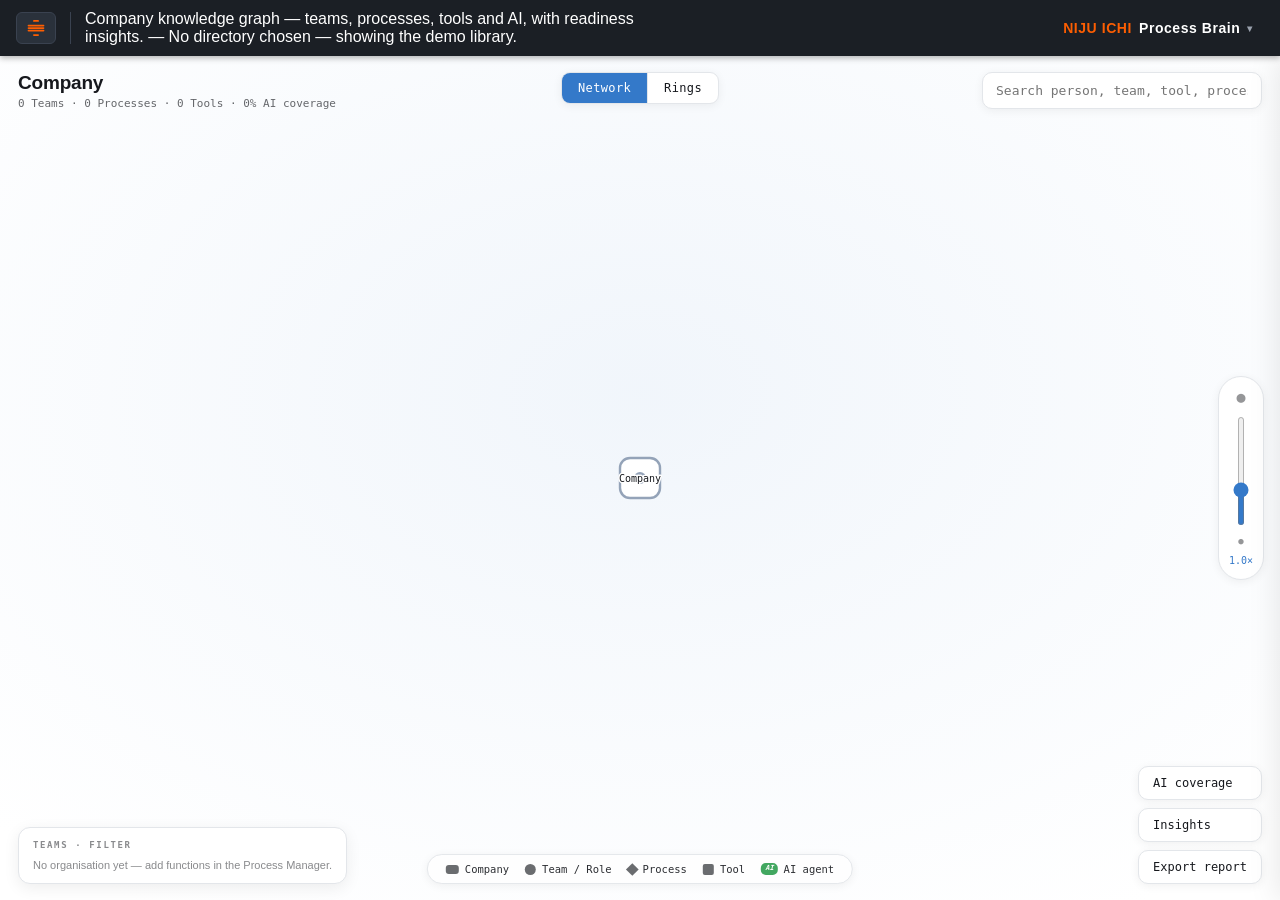
==== niju-ichi/modules/process-brain/index.html @ 14ac9308 "Initial release — NIJU ICHI v1.0 Offline-capable RACI process suite. No build step, no dependencies," ====
<!DOCTYPE html>
<html lang="en">
<head>
<meta charset="UTF-8">
<meta name="viewport" content="width=device-width, initial-scale=1.0">
<title>NIJU ICHI Brain</title>
<link rel="stylesheet" href="../../shared/css/base.css">
<link rel="stylesheet" href="../../shared/css/brain.css">
<script src="../../shared/js/i18n.js"></script>
<script src="../../shared/lang/en.js"></script>
<script src="../../shared/lang/de.js"></script>
<script src="../../shared/lang/ja.js"></script>
<script src="../../shared/js/modules.js"></script>
<script src="../../shared/js/nav.js"></script>
<script src="../../shared/js/design.js"></script>
<script src="../../shared/design/swiss-modular.js"></script>
<script src="../../shared/design/teal-soft.js"></script>
<script src="../../shared/design/mono-slate.js"></script>
<script src="../../shared/design/strategy-editorial.js"></script>
<script src="../../shared/design/executive-dark.js"></script>
<script src="../../shared/js/config.js"></script>
<script src="../../shared/js/library.js"></script>
<script src="../../shared/js/org.js"></script>
<script src="../../shared/js/wissen.js"></script>
<script src="../../shared/lib/d3.min.js"></script>
<script src="../../shared/js/brain.js"></script>
<script src="../../shared/js/demo-library.js"></script>
<style>
  html, body { margin: 0; height: 100vh; overflow: hidden; display: flex; flex-direction: column; font-family: var(--sans); color: var(--ink); }
</style>
</head>
<body>
  <div class="toolbar">
    <div class="menu-wrap">
      <button class="btn icon" id="btnMenu" data-i18n-aria="menu.aria" aria-label="Menu" aria-expanded="false">
        <svg class="sats-icon" viewBox="0 0 24 24" width="20" height="20" aria-hidden="true">
          <g stroke="currentColor" stroke-width="2.1" stroke-linecap="round">
            <line x1="9.5" y1="3.5" x2="14.5" y2="3.5"/><line x1="3" y1="9" x2="21" y2="9"/>
            <line x1="3" y1="12" x2="21" y2="12"/><line x1="3" y1="15" x2="21" y2="15"/>
            <line x1="9.5" y1="20.5" x2="14.5" y2="20.5"/>
          </g>
        </svg>
      </button>
      <div class="menu-dropdown" id="menuDropdown" hidden>
        <button class="menu-item" id="btnAbout" data-i18n="menu.about">About</button>
        <hr class="menu-sep">
        <button class="menu-item" id="btnDir" data-i18n="hub.chooseDir">Choose process directory…</button>
        <button class="menu-item" id="btnReport" data-i18n="brain.reportMenu">Export brain report (HTML)</button>
        <button class="menu-item" id="btnConfig" data-i18n="menu.config">Configuration</button>
      </div>
    </div>
    <input type="file" id="dirInput" webkitdirectory directory multiple style="display:none">
    <span class="tb-trenner"></span>
    <span class="tb-lab" id="brHint" data-i18n="brain.hint" style="max-width:560px"></span>
    <span class="spacer"></span>
    <div class="nav-wrap" id="navWrap"></div>
  </div>

  <div class="mod-app" id="brainApp">
    <div class="brain-host" id="brainHost"></div>
  </div>

  <div class="stage" id="cfgHost" hidden></div>

<script>
function t(k, v) { return NIJU.I18N.t(k, v); }
var ST = { model: { index: null, prozesse: {} }, api: null, brainMode: "force" };

/* ☰-menu */
var btnMenu = document.getElementById("btnMenu"), menuDropdown = document.getElementById("menuDropdown");
function closeMenu() { menuDropdown.hidden = true; btnMenu.setAttribute("aria-expanded", "false"); document.removeEventListener("click", outside); }
function outside(e) { if (!menuDropdown.contains(e.target) && e.target !== btnMenu) closeMenu(); }
btnMenu.addEventListener("click", function (e) { e.stopPropagation(); if (!menuDropdown.hidden) { closeMenu(); return; } menuDropdown.hidden = false; btnMenu.setAttribute("aria-expanded", "true"); setTimeout(function () { document.addEventListener("click", outside); }, 0); });

var brainApp = document.getElementById("brainApp");
var brainHost = document.getElementById("brainHost");
var cfgHost = document.getElementById("cfgHost");

function loadModel(prozesse, index) {
  var names = Object.keys(prozesse);
  ST.model.prozesse = prozesse;
  ST.model.index = NIJU.LIB.normalize(index, names);
  ST.model.index.organisation = NIJU.ORG.normalize(ST.model.index.organisation || {});
  ST.model.index.wissen = NIJU.WISSEN.normalize(ST.model.index.wissen || {});
  drawBrain();
}
function drawBrain() {
  ST.api = NIJU.BRAIN.render(brainHost, { index: ST.model.index, prozesse: ST.model.prozesse }, {
    mode: ST.brainMode,
    onMode: function (m) { ST.brainMode = m; }
  });
}

/* choose directory */
var dirInput = document.getElementById("dirInput");
document.getElementById("btnDir").addEventListener("click", function () { closeMenu(); dirInput.click(); });
dirInput.addEventListener("change", function (ev) {
  if (!ev.target.files || !ev.target.files.length) return;
  NIJU.LIB.fromFileList(ev.target.files).then(function (m) {
    if (!Object.keys(m.prozesse).length) { alert(t("msg.noTextFields")); return; }
    loadModel(m.prozesse, m.index);
    document.getElementById("brHint").textContent = t("lib.loaded", { n: Object.keys(m.prozesse).length });
  });
  ev.target.value = "";
});

/* export report */
document.getElementById("btnReport").addEventListener("click", function () {
  closeMenu();
  var g = NIJU.BRAIN.build(ST.model.index, ST.model.prozesse);
  NIJU.BRAIN.exportReport(g, NIJU.BRAIN.insights(g), ST.model.index);
});

/* About */
document.getElementById("btnAbout").addEventListener("click", function () {
  closeMenu();
  brainApp.hidden = true; cfgHost.hidden = false;
  NIJU.CONFIG.open(cfgHost, { aboutOnly: true, onClose: function () { cfgHost.hidden = true; cfgHost.innerHTML = ""; brainApp.hidden = false; } });
});

/* configuration (Brain consumes design, does not edit it) */
document.getElementById("btnConfig").addEventListener("click", function () {
  closeMenu();
  brainApp.hidden = true; cfgHost.hidden = false;
  NIJU.CONFIG.open(cfgHost, { onClose: function () { cfgHost.hidden = true; cfgHost.innerHTML = ""; brainApp.hidden = false; drawBrain(); } });
});

/* start */
NIJU.I18N.init();
NIJU.DESIGN.init();
NIJU.NAV.mount("navWrap", "brain");
(function () {
  var demo = JSON.parse(JSON.stringify(NIJU.DEMO));
  loadModel(demo.prozesse, demo.index);
  document.getElementById("brHint").textContent = t("brain.hint") + " — " + t("lib.noDir");
})();

NIJU.I18N.onChange(function () { drawBrain(); document.getElementById("brHint").textContent = t("brain.hint"); });
NIJU.DESIGN.onChange(function () { /* CSS vars update automatically; node fills use them on next render */ drawBrain(); });
</script>
</body>
</html>
---- niju-ichi/shared/css/base.css ----
/* ============================================================
   NIJU ICHI — gemeinsames "Chrome" (shared)
   Toolbar, Menü, Modul-Umschalter, Configuration-Ansicht, Launcher.
   Im Process Builder wird diese Datei VOR dem seitenspezifischen
   <style> geladen — dort definierte Regeln gewinnen also.
   ============================================================ */
:root {
  --raci-R: #e0850f;  --raci-R-text: #ffffff;
  --raci-A: #2e9e4f;  --raci-A-text: #ffffff;
  --raci-C: #3479c9;  --raci-C-text: #ffffff;
  --raci-I: #1f3a66;  --raci-I-text: #ffffff;
  --ink: #16181d;     --paper: #ffffff;
  --muted: #8b919b;   --akzent: #3479c9;
  --rule: #e3e6ea;
  /* UI-Akzent (Chrome): aktive Buttons, SATS-Menü, NIJU-ICHI-Schriftzug.
     Entkoppelt vom RACI-„R"-Badge (--raci-R) und von der Design-Engine,
     damit der Marken-Orangeton aus der Startgrafik überall konstant bleibt. */
  --ui-akzent: #fd5e02;  --ui-akzent-text: #ffffff;
  --sans: "Helvetica Neue", Helvetica, Arial, "Segoe UI", sans-serif;
  --mono: ui-monospace, "SF Mono", "Roboto Mono", Menlo, Consolas, monospace;
}
* { box-sizing: border-box; }

/* Chrome-Container (Config-Panel, Strukturbaum, Karten-Inspektor, Stubs) behalten
   ihre Standard-Textfarbe, auch wenn ein dunkles Prozess-Design --ink global auf
   hell setzt. Das Design soll nur das Blatt/die Vorschau umfärben, nicht die
   Bedienoberfläche auf hellem Grund. Per Variablen-Vererbung deckt EIN Eintrag
   alle Nachfahren ab; die Live-Design-Vorschau (.cfg-prev) nutzt --ink nicht. */
.cfg-wrap, .niju-tree-pane, .nm-inspector, .stub { --ink: #16181d; --paper: #ffffff; --rule: #e3e6ea; --muted: #8b919b; }

/* ---------- Toolbar + Buttons (für Stubs/Launcher) ---------- */
.toolbar {
  position: sticky; top: 0; z-index: 50;
  display: flex; align-items: center; gap: 10px; flex-wrap: wrap;
  padding: 10px 16px; background: #1b1f25; color: #fff;
  box-shadow: 0 2px 6px rgba(0,0,0,.3);
}
.toolbar .spacer { flex: 1; }
.btn {
  appearance: none; border: 1px solid #3a4250; background: #2a313b; color: #fff;
  padding: 6px 11px; border-radius: 6px; cursor: pointer; font-size: 13px; font-family: inherit;
  white-space: nowrap;
}
.btn:hover { background: #353d48; }
.btn.primary { background: var(--ui-akzent); border-color: var(--ui-akzent); }
.btn.primary:hover { filter: brightness(1.08); }
.btn.icon { padding: 5px 9px; line-height: 0; color: var(--ui-akzent); }
.btn.seg { background: #22272f; }
.btn.seg.aktiv { background: var(--ui-akzent); border-color: var(--ui-akzent); }
.toolbar .tb-seg { display: flex; gap: 6px; }
.toolbar .tb-trenner { width: 1px; align-self: stretch; background: #3a4250; margin: 2px 4px; }
.sats-icon { display: block; }

/* ---------- Hamburger-Menü ---------- */
.menu-wrap { position: relative; display: flex; }
.menu-dropdown {
  position: absolute; top: calc(100% + 6px); left: 0; z-index: 60;
  background: #2a313b; border: 1px solid #3a4250; border-radius: 8px;
  box-shadow: 0 8px 24px rgba(0,0,0,.4); padding: 6px; min-width: 180px;
  display: flex; flex-direction: column; gap: 3px;
}
.menu-dropdown[hidden] { display: none; }
.menu-item {
  appearance: none; text-align: left; background: transparent; border: 0; color: #fff;
  padding: 8px 11px; border-radius: 6px; cursor: pointer; font-size: 13px; font-family: inherit;
}
.menu-item:hover { background: #353d48; }
.menu-sub { position: relative; display: flex; flex-direction: column; }
.menu-item.has-sub { display: flex; align-items: center; justify-content: space-between; gap: 12px; }
.menu-item.has-sub::after { content: "\25B8"; font-size: 11px; color: #9aa1ad; }
.submenu {
  position: absolute; left: 100%; top: -6px; z-index: 70;
  background: #2a313b; border: 1px solid #3a4250; border-radius: 8px;
  box-shadow: 0 8px 24px rgba(0,0,0,.4); padding: 6px; min-width: 150px;
  display: none; flex-direction: column; gap: 3px;
}
.menu-sub:hover > .submenu, .menu-sub.auf > .submenu { display: flex; }

/* ---------- Modul-Umschalter (oben rechts) ---------- */
.nav-wrap { position: relative; display: flex; }
.nav-marke {
  appearance: none; background: transparent; border: 1px solid transparent; color: #fff;
  font-family: inherit; font-size: 14px; font-weight: 700; letter-spacing: .04em;
  cursor: pointer; padding: 6px 10px; border-radius: 6px; white-space: nowrap;
  display: flex; align-items: center; gap: 7px;
}
.nav-marke:hover { background: #2a313b; border-color: #3a4250; }
.nav-marke .marke-akz { color: var(--ui-akzent); }
.nav-caret { font-size: 10px; color: #9aa1ad; }
.nav-dropdown {
  position: absolute; top: calc(100% + 6px); right: 0; z-index: 60;
  background: #2a313b; border: 1px solid #3a4250; border-radius: 8px;
  box-shadow: 0 8px 24px rgba(0,0,0,.4); padding: 6px; min-width: 210px;
  display: flex; flex-direction: column; gap: 3px;
}
.nav-dropdown[hidden] { display: none; }
.nav-item {
  appearance: none; text-align: left; background: transparent; border: 0; color: #fff;
  padding: 9px 12px; border-radius: 6px; cursor: pointer; font-size: 13px; font-family: inherit;
}
.nav-item:hover:not(.disabled) { background: #353d48; }
.nav-item.aktiv { color: var(--ui-akzent); font-weight: 700; }
.nav-item.disabled { opacity: .38; cursor: default; }

/* ---------- Configuration-Ansicht (in der Bühne) ---------- */
.cfg-wrap {
  background: #fff; color: var(--ink); border-radius: 10px;
  width: min(1000px, 96%); margin: 0 auto; box-shadow: 0 8px 30px rgba(15,23,42,.18);
  display: flex; flex-direction: column; overflow: hidden; max-height: 100%;
}
.cfg-kopf {
  display: flex; align-items: center; justify-content: space-between;
  padding: 14px 20px; border-bottom: 1px solid var(--rule);
}
.cfg-titel { margin: 0; font-size: 17px; font-weight: 800; }
.cfg-close {
  appearance: none; border: 1px solid #c7ccd3; background: #f5f7f9; color: var(--ink);
  padding: 7px 14px; border-radius: 6px; cursor: pointer; font-size: 13px; font-family: inherit;
}
.cfg-close:hover { background: #e7ebef; }
.cfg-body { display: flex; min-height: 320px; }
.cfg-nav {
  flex: 0 0 210px; border-right: 1px solid var(--rule); padding: 12px;
  display: flex; flex-direction: column; gap: 4px; background: #f7f9fb;
}
.cfg-cat {
  appearance: none; text-align: left; background: transparent; border: 0; color: var(--ink);
  padding: 10px 12px; border-radius: 7px; cursor: pointer; font-size: 13.5px; font-family: inherit;
}
.cfg-cat:hover { background: #eceff3; }
.cfg-cat.aktiv { background: var(--ink); color: #fff; font-weight: 700; }
.cfg-nav-sep { border: 0; border-top: 1px solid var(--rule); margin: 6px 0; }
.menu-sep { border: 0; border-top: 1px solid var(--rule); margin: 4px 0; }
.cfg-pane { flex: 1; padding: 20px 24px; overflow: auto; }
.cfg-h { margin: 0 0 8px; font-size: 14px; font-weight: 800; }
.cfg-text { margin: 0 0 14px; font-size: 13px; color: #51585f; line-height: 1.45; }

/* ---------- About / manifesto pane ---------- */
.about { max-width: 660px; color: var(--ink); font-size: 13.5px; line-height: 1.6; }
.about-lead {
  margin: 2px 0 24px; padding-left: 16px;
  border-left: 3px solid var(--ui-akzent);
  font-size: 19px; line-height: 1.4; font-weight: 800; letter-spacing: -.01em;
  color: var(--ink);
}
.about-h {
  margin: 24px 0 8px; font-size: 11.5px; font-weight: 800;
  text-transform: uppercase; letter-spacing: .13em; color: var(--ui-akzent);
}
.about-p { margin: 0 0 14px; color: #41474f; line-height: 1.62; }
.about-values { list-style: none; margin: 2px 0 16px; padding: 0; display: flex; flex-direction: column; gap: 9px; }
.about-value {
  position: relative; padding: 10px 14px 10px 34px;
  background: #f7f9fb; border: 1px solid var(--rule); border-radius: 9px;
  color: #41474f; line-height: 1.5;
}
.about-value::before {
  content: ""; position: absolute; left: 15px; top: 16px;
  width: 7px; height: 7px; border-radius: 50%; background: var(--ui-akzent);
}
.about-value-lead { color: var(--ink); font-weight: 800; }
.about-mail {
  display: inline-block; margin: 2px 0 4px;
  font-family: var(--mono); font-size: 14px; font-weight: 700;
  color: var(--ui-akzent); text-decoration: none;
  padding: 8px 14px; background: #f7f9fb; border: 1px solid var(--rule); border-radius: 8px;
}
.about-mail:hover { border-color: var(--ui-akzent); }
.about-closing {
  margin: 26px 0 2px; padding-top: 16px; border-top: 1px solid var(--rule);
  font-size: 15px; font-weight: 800; font-style: italic; letter-spacing: .01em;
  color: var(--ink);
}
.cfg-trenner { border: 0; border-top: 1px solid var(--rule); margin: 22px 0; }
.cfg-langs { display: flex; flex-direction: column; gap: 6px; margin-bottom: 6px; }
.cfg-lang {
  display: flex; align-items: center; gap: 10px;
  padding: 9px 11px; border: 1px solid var(--rule); border-radius: 8px; cursor: pointer;
}
.cfg-lang:hover { background: #f7f9fb; }
.cfg-lang-name { font-size: 13.5px; font-weight: 600; }
.cfg-lang-tag {
  font-family: var(--mono); font-size: 9px; letter-spacing: .1em; text-transform: uppercase;
  color: var(--muted); border: 1px solid var(--rule); border-radius: 4px; padding: 2px 6px;
}
.cfg-lang .cfg-mini { margin-left: auto; }
.cfg-mini {
  appearance: none; border: 1px solid #c7ccd3; background: #f5f7f9; color: var(--ink);
  border-radius: 5px; cursor: pointer; font-size: 12px; font-family: inherit; padding: 5px 9px;
}
.cfg-mini.del { color: #b3261e; border-color: #e3b9b5; background: #fbeeed; }
.cfg-btnrow { display: flex; gap: 10px; flex-wrap: wrap; }
/* Process Manager option-list editor */
.cfg-h4 { font-size: 12.5px; font-weight: 700; color: var(--ink); margin: 12px 0 6px; letter-spacing: .01em; }
.cfg-opt-list { display: flex; flex-direction: column; gap: 5px; margin-bottom: 10px; }
.cfg-opt-row, .cfg-opt-add { display: flex; gap: 6px; align-items: center; }
.cfg-opt-label { flex: 1; border: 1px solid var(--rule); border-radius: 6px; padding: 6px 9px; font-size: 13px; font-family: var(--sans); color: var(--ink); background: var(--paper); }
.cfg-opt-label:focus { border-color: var(--akzent); outline: none; }
.cfg-mini.add { color: #2e9e4f; border-color: #a8d5b5; background: #edf7f1; }
/* Backup & Restore info box */
.cfg-info-box { background: #f0f4fa; border: 1px solid #c7d8ef; border-radius: 8px; padding: 10px 14px; margin: 10px 0 6px; }
.cfg-info-box p { margin: 0 0 6px; font-size: 13px; }
.cfg-path-hint { display: block; font-family: var(--mono); font-size: 12px; background: var(--paper); border: 1px solid var(--rule); border-radius: 5px; padding: 5px 10px; color: var(--ink); }
.cfg-btn {
  appearance: none; border: 1px solid #c7ccd3; background: #f5f7f9; color: var(--ink);
  padding: 9px 15px; border-radius: 7px; cursor: pointer; font-size: 13px; font-family: inherit;
}
.cfg-btn:hover { background: #e7ebef; }
.cfg-btn.primary { background: var(--ui-akzent); border-color: var(--ui-akzent); color: #fff; }
.cfg-btn.primary:hover { filter: brightness(1.08); }

/* ---------- Launcher (niju-ichi.html) ---------- */
/* Komplett schwarzer Startbildschirm: Startgrafik oben, Sprachen frei in der
   oberen Ecke, die drei Module im unteren Drittel. Look an die Grafik angelehnt
   (Schwarz + Marken-Orange, scharfe Kanten). */
.launch-body {
  margin: 0; min-height: 100vh; background: #000;
  font-family: var(--sans); color: #fff; display: flex; flex-direction: column;
}

/* Startgrafik — oben, mit Luft nach oben für die Sprach-Buttons.
   padding-bottom 0, damit der erste Flow-Pfeil gleich weit von Grafik
   und Brain entfernt sitzt (space-evenly in .launch-mid). */
.launch-banner {
  flex: 0 0 auto; padding: 64px 28px 0; display: flex; justify-content: center;
}
.launch-banner img {
  display: block; width: 100%; max-width: 1180px; height: auto; max-height: 42vh; object-fit: contain;
  border-radius: 6px; box-shadow: 0 14px 50px rgba(0,0,0,.6);
}

/* Sprachwahl oben rechts */
.launch-lang { position: absolute; top: 22px; right: 26px; display: flex; gap: 8px; z-index: 5; }
.launch-lang button {
  appearance: none; background: rgba(255,255,255,.04); border: 1px solid rgba(255,255,255,.22);
  color: #e8eaed; border-radius: 4px; padding: 6px 14px; cursor: pointer;
  font-size: 12.5px; font-weight: 600; letter-spacing: .02em; font-family: inherit;
  transition: border-color .15s, background .15s, color .15s;
}
.launch-lang button:hover { border-color: var(--ui-akzent); color: #fff; }
.launch-lang button.aktiv {
  background: var(--ui-akzent); border-color: var(--ui-akzent); color: #fff;
  box-shadow: 0 0 0 1px var(--ui-akzent), 0 4px 14px rgba(253,94,2,.35);
}

/* Brain mittig zwischen Grafik und Modul-Reihe. Fester, gleicher Abstand
   (--flow-gap) oben angedockt → der ganze Block sitzt nahe der Grafik
   (Module weiter oben). Grafik↕Pfeil↕Brain↕Pfeil↕Reihe sind alle gleich:
   Banner padding-bottom 0 + .launch-mid padding-top = gap = mid-gap =
   row margin-top. */
:root { --flow-gap: 20px; }
.launch-mid {
  flex: 0 0 auto; display: flex; flex-direction: column;
  align-items: center; gap: var(--flow-gap);
  width: 100%; padding: var(--flow-gap) 28px 0; box-sizing: border-box;
}
.launch-mid .launch-card { width: 300px; max-width: 80vw; }

/* Module — untere Reihe, alle drei nebeneinander, direkt unter Brain */
.launch-row {
  flex: 0 0 auto; display: flex; align-items: stretch; justify-content: center;
  gap: 22px; width: 100%; max-width: 1100px; margin: var(--flow-gap) auto 0;
  padding: 0 28px 44px; box-sizing: border-box;
}
.launch-row .launch-card { flex: 1 1 0; min-width: 200px; max-width: 300px; }

/* Flow-Pfeile (Marken-Orange) */
.lc-arrow { color: var(--ui-akzent); display: flex; align-items: center; justify-content: center; flex: 0 0 auto; }
.lc-arrow svg { width: 22px; height: 22px; display: block; }
.lc-arrow.up svg { width: 20px; height: 20px; }

.launch-card {
  position: relative; background: #121317; color: #fff;
  border: 1px solid #26282f; border-top: 2px solid #3a3d46; border-radius: 8px;
  /* gleiche horizontale + vertikale Polsterung → Text-zu-Kante == Button-zu-Kante */
  padding: 16px 18px; display: flex; flex-direction: row; align-items: flex-end;
  justify-content: space-between; gap: 14px;
  text-decoration: none; overflow: visible;
  transition: transform .16s ease, border-color .16s, box-shadow .16s, background .16s;
}
.launch-card .lc-text { display: flex; flex-direction: column; gap: 5px; min-width: 0; }
.launch-card:not(.disabled):hover {
  transform: translateY(-4px); background: #16181d;
  border-color: #3a3d46; border-top-color: var(--ui-akzent);
  box-shadow: 0 12px 34px rgba(0,0,0,.55), 0 0 0 1px rgba(253,94,2,.25);
}
.launch-card.disabled { opacity: .42; }
.launch-card .lc-eyebrow {
  font-size: 10px; font-weight: 800; letter-spacing: .16em; text-transform: uppercase;
  color: var(--ui-akzent);
}
.launch-card .lc-name { font-size: 19px; font-weight: 800; letter-spacing: .01em; color: #fff; }
.launch-card .lc-go {
  margin: 0; align-self: flex-end; flex: none; display: inline-flex; align-items: center; gap: 6px;
  background: var(--ui-akzent); color: #fff; border: 0; border-radius: 5px;
  padding: 8px 16px; font-size: 12.5px; font-weight: 700; cursor: pointer; font-family: inherit;
}
.launch-card:not(.disabled):hover .lc-go { filter: brightness(1.08); }
.launch-card .lc-soon {
  margin: 0; align-self: flex-end; flex: none; font-family: var(--mono); font-size: 9px;
  letter-spacing: .1em; text-transform: uppercase; color: var(--muted);
  border: 1px solid #2c2f37; border-radius: 4px; padding: 4px 8px;
}
/* Beschreibung als Mouse-over-Tooltip (statt fester Text im Kasten) */
.launch-card .lc-tip {
  position: absolute; left: 18px; right: 18px; bottom: calc(100% + 10px); z-index: 10;
  background: #1c1f26; color: #d9dde3; border: 1px solid var(--ui-akzent); border-radius: 7px;
  padding: 10px 13px; font-size: 12.5px; line-height: 1.5; font-weight: 400;
  box-shadow: 0 12px 30px rgba(0,0,0,.6);
  opacity: 0; visibility: hidden; transform: translateY(4px);
  transition: opacity .16s ease, transform .16s ease, visibility .16s;
  pointer-events: none;
}
.launch-card .lc-tip::after {
  content: ""; position: absolute; top: 100%; left: 26px; width: 10px; height: 10px;
  background: #1c1f26; border-right: 1px solid var(--ui-akzent); border-bottom: 1px solid var(--ui-akzent);
  transform: translateY(-5px) rotate(45deg);
}
.launch-card:hover .lc-tip { opacity: 1; visibility: visible; transform: translateY(0); }

@media (max-width: 760px) {
  .launch-row { flex-direction: column; max-width: 420px; }
  .launch-row .launch-card, .launch-mid .launch-card { width: 100%; max-width: none; }
  /* im einspaltigen Layout zeigen die Reihen-Pfeile nach unten (Flow von oben) */
  .lc-arrow.right, .lc-arrow.left { transform: rotate(90deg); }
  .launch-banner { padding-top: 72px; }
}

/* ---------- Bühne / Platzhalter (Stubs) ---------- */
.stage {
  flex: 1; min-width: 0; padding: 22px; overflow: auto;
  background: linear-gradient(180deg,#586272 0%,#4c5562 100%);
}
.stub {
  background: #fff; color: var(--ink); border-radius: 10px;
  width: min(720px, 94%); margin: 6vh auto 0; padding: 34px 32px;
  box-shadow: 0 8px 30px rgba(15,23,42,.18); text-align: center;
}
.stub h1 { margin: 0 0 10px; font-size: 22px; font-weight: 800; }
.stub p { margin: 0 auto 16px; font-size: 14px; color: #51585f; line-height: 1.5; max-width: 48ch; }
.stub .stub-soon {
  display: inline-block; font-family: var(--mono); font-size: 9px; letter-spacing: .12em;
  text-transform: uppercase; color: var(--muted); border: 1px solid var(--rule);
  border-radius: 4px; padding: 4px 9px; margin-bottom: 18px;
}
.stub .btn { background: var(--ui-akzent); border-color: var(--ui-akzent); }

/* ---------- Zwei-Spalten-Layout (Management / Hub): Baum links, Vorschau rechts ---------- */
.mod-app { flex: 1; display: flex; min-height: 0; }
.mod-app[hidden] { display: none; }
.niju-tree-pane {
  flex: 0 0 320px; width: 320px; overflow-y: auto;
  background: #eef1f4; border-right: 1px solid #cfd5dc; color: var(--ink);
}
.niju-tree-titel {
  padding: 12px 14px 8px; font-size: 11px; letter-spacing: .08em; text-transform: uppercase;
  font-weight: 700; color: var(--muted);
}
.mod-hint { padding: 0 14px 10px; font-size: 11.5px; color: #6b727b; line-height: 1.4; }

/* ---------- Strukturbaum ---------- */
.niju-tree { padding: 6px 10px 30px; font-size: 13px; }
.nt-toolbar { padding: 4px 4px 8px; }
.nt-btn {
  appearance: none; border: 1px solid #c7ccd3; background: #f5f7f9; color: var(--ink);
  border-radius: 5px; cursor: pointer; font-size: 12px; font-family: inherit; padding: 3px 7px; line-height: 1;
}
.nt-btn:hover { background: #e7ebef; }
.nt-btn.add { color: var(--akzent); border-color: #b8d0ec; background: #eef5fc; font-weight: 600; }
.nt-btn.del { color: #b3261e; border-color: #e3b9b5; background: #fbeeed; }
.nt-cluster { margin: 2px 0; }
.nt-cluster-head {
  display: flex; align-items: center; gap: 7px; padding: 6px 8px; border-radius: 6px; cursor: pointer;
}
.nt-cluster-head:hover { background: #e3e8ee; }
.nt-folder-ic { font-size: 10px; color: var(--muted); transition: transform .12s; }
.nt-cluster.zu > .nt-cluster-head .nt-folder-ic { transform: rotate(0deg); }
.nt-cluster:not(.zu) > .nt-cluster-head .nt-folder-ic { transform: rotate(90deg); }
.nt-folder-name { font-weight: 700; flex: 1; min-width: 0; overflow: hidden; text-overflow: ellipsis; white-space: nowrap; }
.nt-count { font-family: var(--mono); font-size: 10px; color: var(--muted); background: #dde2e8; border-radius: 9px; padding: 1px 7px; }
.nt-cluster-body { margin-left: 14px; border-left: 1px solid #d6dbe1; padding-left: 8px; }
.nt-cluster.zu > .nt-cluster-body { display: none; }
.nt-lose > .nt-cluster-head .nt-folder-name { color: var(--muted); font-style: italic; }
.nt-empty { font-size: 11px; color: #aab0b8; padding: 4px 8px; }
.nt-proc {
  display: flex; align-items: center; gap: 6px; padding: 6px 8px; border-radius: 6px; cursor: pointer;
}
.nt-proc:hover { background: #e3e8ee; }
.nt-proc.sel { background: var(--ink); color: #fff; }
.nt-proc-name { flex: 1; min-width: 0; overflow: hidden; text-overflow: ellipsis; white-space: nowrap; }
.nt-proc-name.nt-fehler { color: #b3261e; }
.nt-proc.sel .nt-proc-name { color: #fff; }
.nt-tools { display: none; align-items: center; gap: 3px; }
.nt-cluster-head:hover .nt-tools, .nt-proc:hover .nt-tools { display: flex; }
.nt-move { font-family: inherit; font-size: 11px; border: 1px solid #c7ccd3; border-radius: 5px; padding: 2px 4px; max-width: 96px; }

/* Map-Nodes im Strukturbaum */
.nt-master-map { margin: 0 0 8px; }
.nt-master-map-head {
  display: flex; align-items: center; gap: 6px; padding: 5px 8px;
  border-radius: 5px; cursor: pointer; background: #eef5fc; border: 1px dashed #b8d0ec;
}
.nt-master-map-head:hover { background: #ddeaf8; }
.nt-master-map-head .nt-map-ic { font-size: 14px; color: var(--akzent); }
.nt-master-map-head .nt-map-name { font-weight: 700; color: var(--akzent); flex: 1; font-size: 13px; }
.nt-map-node > .nt-cluster-head { background: #f5f8ff; }
.nt-map-node > .nt-cluster-head:hover { background: #e8eefb; }
.nt-map-node > .nt-cluster-head .nt-folder-ic { color: var(--akzent); transform: none !important; }
.nt-map-node > .nt-cluster-head .nt-folder-name { color: var(--akzent); }
/* DnD */
.nt-proc.nt-drag { opacity: .35; }
.nt-drop-active { background: #ddeaf8 !important; border-radius: 5px; outline: 2px dashed #3479c9; outline-offset: -2px; min-height: 28px; }
/* Inspector: Karten-Auswahl */
.nm-map-sel { padding: 0 0 10px; border-bottom: 1px solid var(--rule); margin-bottom: 10px; }
.nm-map-sel label { display: block; font-size: 11px; font-weight: 700; letter-spacing: .06em; text-transform: uppercase; color: var(--muted); margin-bottom: 5px; }
.nm-map-sel select { width: 100%; font-family: inherit; font-size: 13px; padding: 6px 8px; border: 1px solid var(--rule); border-radius: 6px; background: var(--paper); color: var(--ink); cursor: pointer; }

/* ---------- Vorschau-Kopf (Übersicht/Detail-Umschalter) ---------- */
.mod-view-head {
  display: flex; align-items: center; gap: 8px; padding: 8px 12px;
  background: #1b1f25; color: #fff; flex-wrap: wrap;
}
.mod-view-head .tb-lab { font-size: 12px; color: #9aa1ad; }
.mod-view-head .btn.seg { background: #22272f; }
.mod-view-head .btn.seg.aktiv { background: var(--ui-akzent); border-color: var(--ui-akzent); }
.mod-view-head select {
  appearance: none; background: #2a313b; color: #fff; border: 1px solid #3a4250;
  border-radius: 6px; padding: 5px 9px; font-size: 13px; font-family: inherit; max-width: 260px;
}
.mod-right { flex: 1; min-width: 0; display: flex; flex-direction: column; }
.mod-right .leer-hinweis { text-align: center; color: #cfd6df; padding: 60px 20px; font-size: 14px; margin: auto; }

/* ---------- Prozesslandkarte ---------- */
.niju-map-stage {
  flex: 1; min-width: 0; padding: 22px; overflow: auto;
  background: linear-gradient(180deg,#586272 0%,#4c5562 100%);
  display: flex; align-items: flex-start; justify-content: center;
}
.niju-map {
  position: relative; width: 100%; max-width: 1100px; max-height: 100%;
  background: #fff; box-shadow: 0 10px 30px rgba(15,23,42,.28); border-radius: 4px;
  overflow: hidden;
}
.nm-img { position: absolute; inset: 0; width: 100%; height: 100%; object-fit: contain; pointer-events: none; background: #fff; }
.nm-box {
  position: absolute; box-sizing: border-box; display: flex; align-items: center; justify-content: center;
}
/* Form-Ebene: traegt das Aussehen (Fuellung/Rahmen) + die Form, damit Label
   und Resize-Griff NICHT beschnitten werden. form-rect|circle|chevron. */
.nm-shape { position: absolute; inset: 0; z-index: 0; border-radius: 6px; }
.nm-box.form-circle .nm-shape { border-radius: 50%; }
.nm-box.form-chevron .nm-shape { border-radius: 0; clip-path: polygon(0 0, 78% 0, 100% 50%, 78% 100%, 0 100%, 22% 50%); }
.nm-box .nm-label {
  position: relative; z-index: 1;
  font-family: var(--sans); font-size: 12px; font-weight: 700; line-height: 1.15; text-align: center;
  padding: 2px 6px; max-width: 100%; max-height: 100%; overflow: hidden;
}
/* overlay = sichtbare Chips */
.nm-box.overlay .nm-shape { box-shadow: 0 2px 6px rgba(15,23,42,.25); }
.nm-box.overlay .nm-label { color: #fff; }
/* hotspot = transparente Klickflächen (im Hub) */
.nm-box.hotspot .nm-shape { background: transparent; border: 0; }
.nm-box.hotspot .nm-label { display: none; }
/* Editor-Sicht: Kästen immer sichtbar machen */
.niju-map-stage.editor .nm-box { cursor: move; }
.niju-map-stage.editor .nm-box.hotspot .nm-shape { border: 1.5px dashed #3479c9; background: rgba(52,121,201,.12); }
.niju-map-stage.editor .nm-box.hotspot .nm-label { display: block; color: #1f3a66; }
.niju-map-stage:not(.editor) .nm-box { cursor: pointer; }
.nm-box.sel { outline: 2px solid var(--ui-akzent); outline-offset: 1px; }
.nm-handle {
  position: absolute; right: -1px; bottom: -1px; width: 14px; height: 14px;
  background: var(--ui-akzent); border: 2px solid #fff; border-radius: 3px; cursor: nwse-resize; z-index: 5;
}

/* Inspector-Panel (Management, Landkarte-Modus) */
.nm-inspector { padding: 12px 14px 30px; font-size: 13px; color: var(--ink); }
.nm-insp-h { font-size: 11px; letter-spacing: .08em; text-transform: uppercase; font-weight: 700; color: var(--muted); margin: 14px 0 6px; }
.nm-insp-h:first-child { margin-top: 0; }
.nm-row { display: flex; gap: 8px; align-items: center; flex-wrap: wrap; margin-bottom: 8px; }
.nm-field { display: block; margin-bottom: 8px; }
.nm-field > label { display: block; font-size: 10px; letter-spacing: .06em; text-transform: uppercase; color: var(--muted); margin-bottom: 3px; }
.nm-field input[type=text], .nm-field select { width: 100%; padding: 6px 8px; border: 1px solid #c7ccd3; border-radius: 5px; font-family: inherit; font-size: 13px; background: #fff; color: var(--ink); }
.nm-field input[type=color] { width: 44px; height: 30px; border: 1px solid #c7ccd3; border-radius: 5px; background: #fff; cursor: pointer; padding: 2px; }
.nm-none { font-size: 12px; color: var(--muted); }
.nm-seg { display: flex; gap: 4px; }
.nm-seg .btn { flex: 1; }
.nm-seg .btn.aktiv { background: var(--ui-akzent); border-color: var(--ui-akzent); }

/* Image-Style: Form-Auswahl (Icons in Objektform) */
.nm-shape-seg { display: flex; gap: 6px; margin: 2px 0 6px; }
.nm-shape-btn {
  flex: 1; height: 40px; display: flex; align-items: center; justify-content: center;
  background: #f5f7f9; border: 1px solid #c7ccd3; border-radius: 6px; cursor: pointer; color: #5a6472; padding: 7px 8px;
}
.nm-shape-btn:hover { background: #eef1f4; }
.nm-shape-btn svg { display: block; width: 100%; height: 100%; max-height: 22px; fill: currentColor; }
.nm-shape-btn.aktiv { background: var(--ui-akzent); border-color: var(--ui-akzent); color: #fff; }

/* ============================================================
   Design-Optionen (Phase 7) — als Body-Klassen, von NIJU.DESIGN
   gesetzt. Wirken uniform in Builder, Hub, Management-Vorschau und
   im Druck; Farben/Schriften laufen über die CSS-Variablen.
   ============================================================ */
body.opt-no-connectors #verbinder { display: none !important; }
body.opt-badge-round .badge,
body.opt-badge-round .bb-badge,
body.opt-badge-round .raci-menu .rm-btn { border-radius: 50%; }
body.opt-no-zebra .rrow-1 .raci-zelle,
body.opt-no-zebra .raci-zelle.rrow-1,
body.opt-no-zebra .rrow-1.raci-rolle,
body.opt-no-zebra .rm-rolle.stripe,
body.opt-no-zebra .rm-zelle.stripe { background: transparent !important; }

/* ---------- Configuration → Kategorie „Design" ---------- */
.cfg-design-grid { display: grid; grid-template-columns: 1fr 1fr; gap: 10px 22px; }
.cfg-design-grid .cfg-h { grid-column: 1 / -1; }
.cfg-color { display: flex; align-items: center; gap: 9px; margin-bottom: 6px; }
.cfg-color > label { flex: 1; font-size: 13px; color: var(--ink); }
.cfg-color input[type=color] { width: 40px; height: 28px; border: 1px solid #c7ccd3; border-radius: 5px; background: #fff; cursor: pointer; padding: 2px; }
.cfg-color .cfg-hex { width: 86px; font-family: var(--mono); font-size: 12px; padding: 5px 7px; border: 1px solid #c7ccd3; border-radius: 5px; color: var(--ink); }
.cfg-toggle { display: flex; align-items: center; gap: 8px; margin: 6px 0; font-size: 13px; color: var(--ink); }
.cfg-toggle input { width: 16px; height: 16px; }
.cfg-seg { display: inline-flex; gap: 6px; margin: 4px 0 2px; }
.cfg-design-row { display: flex; align-items: center; gap: 10px; margin-bottom: 7px; }
.cfg-design-row .cfg-design-name { flex: 1; font-weight: 700; color: var(--ink); }

/* Live-Vorschau in der Design-Pane (reagiert über CSS-Variablen + Body-Klassen) */
.cfg-prev { margin-top: 8px; padding: 16px; border: 1px solid var(--rule); border-radius: 10px; background: var(--paper); }
.cfg-prev .cfg-prev-badges { display: flex; align-items: center; gap: 14px; }
.cfg-prev .badge { display: inline-flex; align-items: center; justify-content: center; width: 26px; height: 26px; border-radius: 2px; font-size: 13px; font-weight: 700; }
.cfg-prev .cfg-prev-conn { flex: 1; height: 0; border-top: 1.6px solid var(--verbinder); min-width: 40px; }
body.opt-no-connectors .cfg-prev .cfg-prev-conn { visibility: hidden; }
.cfg-prev .cfg-prev-zebra { display: flex; gap: 0; margin-top: 12px; border: 1px solid var(--rule); border-radius: 4px; overflow: hidden; }
.cfg-prev .cfg-prev-zebra > div { flex: 1; height: 22px; font-family: var(--mono); font-size: 9px; color: var(--muted); display: flex; align-items: center; padding-left: 8px; letter-spacing: .1em; text-transform: uppercase; }
.cfg-prev .cfg-prev-zebra > div.z { background: var(--zebra); }
body.opt-no-zebra .cfg-prev .cfg-prev-zebra > div.z { background: transparent; }
---- niju-ichi/shared/css/brain.css ----
/* ============================================================
   NIJU ICHI — Process Brain (knowledge graph) styling.
   Consumes the design-engine CSS variables (--paper/--ink/--akzent/
   --sans/--mono) so it follows the active design. No web fonts.
   ============================================================ */

.brain-host {
  position: relative;
  flex: 1 1 auto;
  min-height: 0;
  overflow: hidden;
  background:
    radial-gradient(120% 120% at 50% 40%, color-mix(in srgb, var(--akzent) 7%, var(--paper)) 0%, var(--paper) 60%);
  color: var(--ink);
  font-family: var(--sans);
}
.brain-svg { display: block; width: 100%; height: 100%; cursor: grab; }
.brain-svg:active { cursor: grabbing; }

/* ---- graph elements ---- */
.br-link { stroke: var(--ink); stroke-opacity: .12; stroke-width: 1; }
.br-link.dim { stroke-opacity: .03; }
.br-link.hot { stroke: var(--akzent); stroke-opacity: .7; stroke-width: 1.6; }
.br-node { cursor: pointer; }
.br-shape { transition: opacity .2s; }
.br-node.dimmed { opacity: .12; }
.br-label {
  font-family: var(--mono); font-size: 10px; fill: var(--ink); pointer-events: none;
  paint-order: stroke; stroke: var(--paper); stroke-width: 3px; stroke-linejoin: round;
}
.br-ai-mark { font-family: var(--mono); font-size: 7px; font-weight: 700; fill: #fff; pointer-events: none; }
.br-ai-ring { pointer-events: none; }

/* radial ring guides (the original Company-Brain look) */
.br-ring { fill: none; stroke: var(--ink); stroke-opacity: .07; stroke-width: 1; }
.br-ring-label { font-family: var(--mono); font-size: 9.5px; letter-spacing: .18em; fill: var(--ink); opacity: .35; }

/* ---- floating UI (glass cards) ---- */
.brain-host .brain-stats,
.brain-host .brain-search,
.brain-host .brain-legend,
.brain-host .brain-modes,
.brain-host .brain-sizer,
.brain-host .brain-toolbar,
.brain-host .brain-shapes,
.brain-host .brain-insights,
.brain-host .brain-panel { position: absolute; z-index: 6; }

.brain-stats { top: 16px; left: 18px; max-width: 46%; pointer-events: none; }
.br-stat-h { display: block; font-size: 19px; font-weight: 600; letter-spacing: -.01em; }
.br-stat-s { display: block; font-family: var(--mono); font-size: 11px; opacity: .65; margin-top: 3px; }

.brain-search { top: 16px; right: 18px; width: 280px; max-width: 42%; }
#brSearch {
  width: 100%; background: var(--paper); border: 1px solid var(--rule); border-radius: 10px;
  color: var(--ink); font-family: var(--mono); font-size: 13px; padding: 10px 13px; outline: none;
  box-shadow: 0 2px 10px rgba(0,0,0,.06);
}
#brSearch:focus { border-color: var(--akzent); box-shadow: 0 0 0 3px color-mix(in srgb, var(--akzent) 18%, transparent); }
.brain-results { margin-top: 6px; background: var(--paper); border: 1px solid var(--rule); border-radius: 10px; overflow: hidden; display: none; box-shadow: 0 6px 20px rgba(0,0,0,.1); }
.br-res { display: flex; align-items: center; gap: 9px; padding: 9px 12px; cursor: pointer; font-size: 12.5px; }
.br-res:hover { background: color-mix(in srgb, var(--ink) 5%, transparent); }
.br-dot { width: 8px; height: 8px; border-radius: 2px; flex: none; }
.br-rk { font-family: var(--mono); font-size: 9px; opacity: .5; margin-left: auto; text-transform: uppercase; letter-spacing: .08em; }

.brain-legend {
  bottom: 16px; left: 18px; display: flex; flex-direction: column; gap: 5px;
  background: var(--paper); border: 1px solid var(--rule); border-radius: 12px; padding: 12px 14px;
  box-shadow: 0 4px 16px rgba(0,0,0,.07); max-height: 46vh; overflow-y: auto;
}
.brain-legend h4 { margin: 0 0 4px; font-family: var(--mono); font-size: 9px; letter-spacing: .18em; text-transform: uppercase; opacity: .5; font-weight: 600; }
.br-leg { display: flex; align-items: center; gap: 9px; cursor: pointer; font-size: 12.5px; padding: 2px 4px; border-radius: 6px; user-select: none; }
.br-leg:hover { background: color-mix(in srgb, var(--ink) 5%, transparent); }
.br-leg.off { opacity: .38; }
.br-sw { width: 11px; height: 11px; border-radius: 3px; flex: none; }
.br-ct { margin-left: auto; font-family: var(--mono); font-size: 10px; opacity: .5; }
.br-leg-empty { font-size: 11px; opacity: .5; }

/* layout switcher (Network / Rings) — top centre */
.brain-modes {
  top: 16px; left: 50%; transform: translateX(-50%); display: flex; gap: 0;
  background: var(--paper); border: 1px solid var(--rule); border-radius: 9px; overflow: hidden;
  box-shadow: 0 2px 10px rgba(0,0,0,.06);
}
.brain-mode {
  background: transparent; border: none; color: var(--ink); font-family: var(--mono); font-size: 12px;
  padding: 8px 16px; cursor: pointer; letter-spacing: .03em;
}
.brain-mode + .brain-mode { border-left: 1px solid var(--rule); }
.brain-mode:hover { color: var(--akzent); }
.brain-mode.aktiv { background: var(--akzent); color: #fff; }

/* icon-size slider — right middle (radial-friendly, like the original) */
.brain-sizer {
  top: 50%; right: 16px; transform: translateY(-50%); display: flex; flex-direction: column; align-items: center; gap: 9px;
  background: var(--paper); border: 1px solid var(--rule); border-radius: 26px; padding: 13px 10px;
  box-shadow: 0 2px 10px rgba(0,0,0,.06);
}
.brain-sizer .bs-l { font-family: var(--mono); opacity: .45; line-height: 1; }
.brain-sizer .bs-l.big { font-size: 15px; }
.brain-sizer .bs-l.small { font-size: 9px; }
.brain-sizer .bs-v { font-family: var(--mono); font-size: 10px; color: var(--akzent); }
#brSize { writing-mode: vertical-lr; direction: rtl; width: 6px; height: 110px; accent-color: var(--akzent); cursor: pointer; }

.brain-toolbar { bottom: 16px; right: 18px; display: flex; flex-direction: column; gap: 8px; align-items: stretch; }
.brain-tbtn {
  background: var(--paper); border: 1px solid var(--rule); border-radius: 10px; color: var(--ink);
  font-family: var(--mono); font-size: 12px; padding: 9px 14px; cursor: pointer; box-shadow: 0 2px 10px rgba(0,0,0,.06);
  text-align: left; white-space: nowrap;
}
.brain-tbtn:hover { border-color: var(--akzent); color: var(--akzent); }
.brain-tbtn.on { background: var(--akzent); color: #fff; border-color: var(--akzent); }

.brain-shapes {
  bottom: 16px; left: 50%; transform: translateX(-50%); display: flex; gap: 16px;
  background: var(--paper); border: 1px solid var(--rule); border-radius: 26px; padding: 8px 18px;
  font-family: var(--mono); font-size: 10.5px; opacity: .9; box-shadow: 0 2px 10px rgba(0,0,0,.06);
}
.brain-shapes span { display: flex; align-items: center; gap: 6px; }
.brain-shapes i { width: 11px; height: 11px; background: var(--ink); display: inline-block; opacity: .7; }
.brain-shapes i.circ { border-radius: 50%; }
.brain-shapes i.dia { transform: rotate(45deg); width: 9px; height: 9px; }
.brain-shapes i.sq { border-radius: 2px; }
.brain-shapes i.rsq { border-radius: 3px; width: 13px; height: 9px; }
.brain-shapes i.aibox { width: auto; height: auto; background: #2e9e4f; color: #fff; font-size: 7px; font-weight: 700; border-radius: 5px; padding: 1px 4px; opacity: 1; line-height: 1.4; }

/* ---- insights popover ---- */
.brain-insights {
  bottom: 64px; right: 18px; width: 326px; max-width: 80%; background: var(--paper);
  border: 1px solid var(--rule); border-radius: 13px; padding: 16px; display: none; z-index: 8;
  max-height: 74vh; overflow-y: auto; box-shadow: 0 10px 34px rgba(0,0,0,.16);
}
.brain-insights.open { display: block; }
.brain-insights h3 { font-size: 15px; margin: 0 0 2px; }
.br-sub { font-family: var(--mono); font-size: 10px; opacity: .5; margin: 0 0 12px; }
.br-ins { padding: 10px 0; border-top: 1px solid var(--rule); }
.br-it { display: flex; align-items: center; gap: 8px; font-size: 12.5px; font-weight: 600; margin: 0 0 5px; }
.br-it .br-ic { width: 9px; height: 9px; border-radius: 50%; flex: none; }
.br-cnt { margin-left: auto; font-family: var(--mono); font-size: 11px; opacity: .55; }
.br-desc { font-size: 11.5px; opacity: .7; margin: 0 0 6px; line-height: 1.4; }
.br-item { font-family: var(--mono); font-size: 11px; padding: 3px 0; cursor: pointer; }
.br-item:hover { color: var(--akzent); }
.br-none { font-family: var(--mono); font-size: 11px; opacity: .45; }

/* readiness quadrant */
.br-quad { padding: 6px 0 12px; }
.br-quad svg { width: 100%; height: auto; max-width: 200px; display: block; margin: 0 auto; }
.br-quad-bg { fill: color-mix(in srgb, var(--ink) 3%, transparent); stroke: var(--rule); }
.br-quad-ax { stroke: var(--rule); stroke-dasharray: 3 3; }
.br-quad-lab { font-family: var(--mono); font-size: 7.5px; fill: var(--ink); opacity: .55; }
.br-quad-cap { font-family: var(--mono); font-size: 10px; opacity: .5; text-align: center; margin: 4px 0 0; }

/* ---- detail panel ---- */
.brain-panel {
  top: 0; right: 0; height: 100%; width: 340px; max-width: 88%; background: var(--paper);
  border-left: 1px solid var(--rule); transform: translateX(102%); transition: transform .3s cubic-bezier(.4,0,.2,1);
  padding: 22px 22px 28px; overflow-y: auto; z-index: 12; box-shadow: -8px 0 30px rgba(0,0,0,.1);
}
.brain-panel.open { transform: translateX(0); }
.brain-pclose { position: absolute; top: 16px; right: 16px; width: 30px; height: 30px; border-radius: 8px; border: 1px solid var(--rule); background: transparent; color: var(--ink); cursor: pointer; font-size: 15px; line-height: 1; }
.brain-pclose:hover { background: color-mix(in srgb, var(--ink) 5%, transparent); }
.br-ptype { font-family: var(--mono); font-size: 10px; letter-spacing: .18em; text-transform: uppercase; margin: 0 0 6px; }
.brain-panel h2 { font-size: 21px; margin: 0 0 4px; line-height: 1.1; }
.br-prole { font-family: var(--mono); font-size: 12px; opacity: .7; margin: 0 0 16px; }
.br-pblock { margin: 0 0 15px; }
.br-lbl { font-family: var(--mono); font-size: 9px; letter-spacing: .15em; text-transform: uppercase; opacity: .5; margin: 0 0 7px; }
.br-chip { display: inline-flex; align-items: center; gap: 6px; background: color-mix(in srgb, var(--ink) 5%, transparent); border: 1px solid var(--rule); border-radius: 8px; padding: 5px 9px; margin: 0 6px 6px 0; font-size: 12px; cursor: pointer; }
.br-chip:hover { background: color-mix(in srgb, var(--ink) 10%, transparent); }
.br-cd { width: 7px; height: 7px; border-radius: 2px; flex: none; }
.br-dash { opacity: .4; font-family: var(--mono); font-size: 11px; }
.br-meta { display: flex; justify-content: space-between; align-items: center; padding: 6px 0; border-bottom: 1px solid var(--rule); font-size: 12.5px; }
.br-meta:last-child { border-bottom: none; }
.br-mk { opacity: .7; }
.br-mv { font-family: var(--mono); }
.br-badge { font-family: var(--mono); font-size: 10px; padding: 2px 7px; border-radius: 5px; font-weight: 500; color: #fff; }
.br-badge.lvl-high, .br-badge.ai-no, .br-badge.act-high { background: #e74c3c; }
.br-badge.lvl-med, .br-badge.doc-partial, .br-badge.act-limited { background: #e0850f; }
.br-badge.lvl-low, .br-badge.doc-full, .br-badge.ai-yes, .br-badge.act-minimal { background: #2e9e4f; }
.br-badge.doc-none { background: #e74c3c; }
.br-plink { color: var(--akzent); font-size: 12px; font-family: var(--mono); word-break: break-all; }
.br-open {
  margin-top: 8px; width: 100%; background: var(--akzent); color: #fff; border: none; border-radius: 9px;
  font-family: var(--mono); font-size: 12.5px; padding: 10px; cursor: pointer;
}
.br-open:hover { filter: brightness(.94); }

@media (max-width: 760px) {
  .brain-stats { max-width: 60%; }
  .brain-search { width: auto; left: 18px; right: 70px; }
  .brain-shapes, .brain-legend, .brain-sizer { display: none; }
  .brain-modes { top: auto; bottom: 70px; }
  .brain-panel { width: 100%; height: 64%; top: auto; bottom: 0; border-left: none; border-top: 1px solid var(--rule); border-radius: 16px 16px 0 0; transform: translateY(102%); }
  .brain-panel.open { transform: translateY(0); }
}
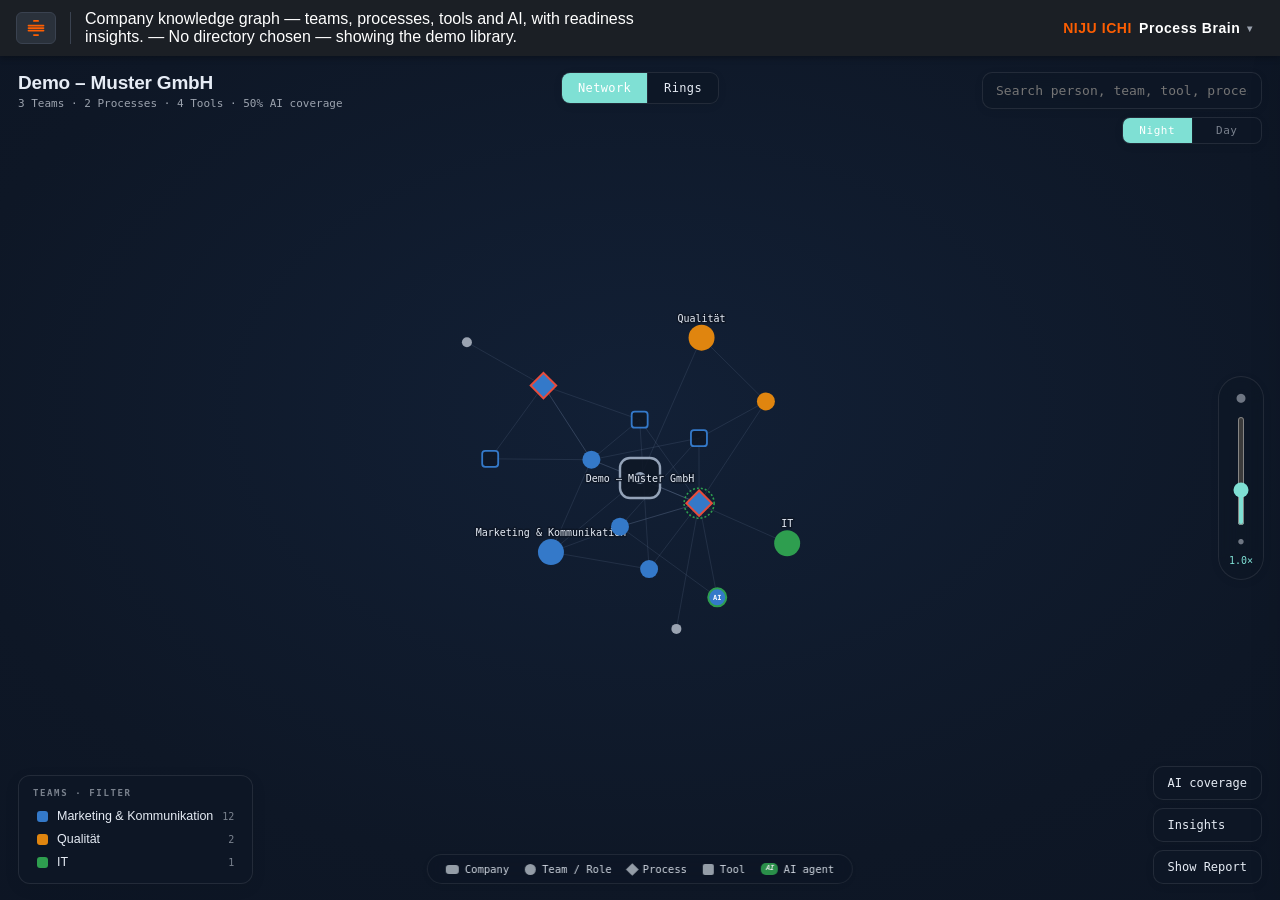
==== commit 7f9511fb: "Stable role IDs (RACI keyed by id); README leads with the Process Brain A2 — Roles are referenced by" ====
--- a/niju-ichi/modules/process-brain/index.html
+++ b/niju-ichi/modules/process-brain/index.html
@@ -19,6 +19,7 @@
 <script src="../../shared/design/strategy-editorial.js"></script>
 <script src="../../shared/design/executive-dark.js"></script>
 <script src="../../shared/js/config.js"></script>
+<script src="../../shared/js/prozess.js"></script>
 <script src="../../shared/js/library.js"></script>
 <script src="../../shared/js/org.js"></script>
 <script src="../../shared/js/wissen.js"></script>
--- a/niju-ichi/shared/css/base.css
+++ b/niju-ichi/shared/css/base.css
@@ -210,121 +210,70 @@
 .cfg-btn.primary:hover { filter: brightness(1.08); }
 
 /* ---------- Launcher (niju-ichi.html) ---------- */
-/* Komplett schwarzer Startbildschirm: Startgrafik oben, Sprachen frei in der
-   oberen Ecke, die drei Module im unteren Drittel. Look an die Grafik angelehnt
-   (Schwarz + Marken-Orange, scharfe Kanten). */
+/* Full-bleed start screen: the hero artwork (start-hero.png) fills the viewport
+   at its native 1672:941 ratio. The module cards + orange buttons are drawn into
+   the image; we overlay clickable "Open" links exactly on the orange buttons, the
+   language buttons on the dark top-right area, and two horizontal flow arrows
+   between the bottom modules. The image is never cropped or modified. Container-
+   query units (cqh/cqw) scale every overlay 1:1 with the hero. Desktop-only. */
 .launch-body {
   margin: 0; min-height: 100vh; background: #000;
-  font-family: var(--sans); color: #fff; display: flex; flex-direction: column;
-}
-
-/* Startgrafik — oben, mit Luft nach oben für die Sprach-Buttons.
-   padding-bottom 0, damit der erste Flow-Pfeil gleich weit von Grafik
-   und Brain entfernt sitzt (space-evenly in .launch-mid). */
-.launch-banner {
-  flex: 0 0 auto; padding: 64px 28px 0; display: flex; justify-content: center;
-}
-.launch-banner img {
-  display: block; width: 100%; max-width: 1180px; height: auto; max-height: 42vh; object-fit: contain;
-  border-radius: 6px; box-shadow: 0 14px 50px rgba(0,0,0,.6);
-}
-
-/* Sprachwahl oben rechts */
-.launch-lang { position: absolute; top: 22px; right: 26px; display: flex; gap: 8px; z-index: 5; }
+  font-family: var(--sans); color: #fff;
+  display: flex; align-items: center; justify-content: center; overflow: hidden;
+}
+.launch-hero {
+  position: relative;
+  width: min(100vw, calc(100vh * 1672 / 941));
+  aspect-ratio: 1672 / 941;
+  container-type: size;
+}
+.launch-hero > img {
+  display: block; width: 100%; height: 100%; object-fit: cover;
+  user-select: none; -webkit-user-drag: none;
+}
+
+/* Language buttons — on the dark top-right area of the hero */
+.launch-lang { position: absolute; top: 2.4cqh; right: 1.4cqw; display: flex; gap: 0.7cqw; z-index: 6; }
 .launch-lang button {
-  appearance: none; background: rgba(255,255,255,.04); border: 1px solid rgba(255,255,255,.22);
-  color: #e8eaed; border-radius: 4px; padding: 6px 14px; cursor: pointer;
-  font-size: 12.5px; font-weight: 600; letter-spacing: .02em; font-family: inherit;
+  appearance: none; background: rgba(10,12,16,.5); border: 1px solid rgba(255,255,255,.24);
+  color: #e8eaed; border-radius: 0.6cqh; padding: 0.9cqh 1.4cqh; cursor: pointer;
+  font-size: 1.7cqh; font-weight: 600; letter-spacing: .02em; font-family: inherit;
+  -webkit-backdrop-filter: blur(2px); backdrop-filter: blur(2px);
   transition: border-color .15s, background .15s, color .15s;
 }
 .launch-lang button:hover { border-color: var(--ui-akzent); color: #fff; }
 .launch-lang button.aktiv {
   background: var(--ui-akzent); border-color: var(--ui-akzent); color: #fff;
-  box-shadow: 0 0 0 1px var(--ui-akzent), 0 4px 14px rgba(253,94,2,.35);
-}
-
-/* Brain mittig zwischen Grafik und Modul-Reihe. Fester, gleicher Abstand
-   (--flow-gap) oben angedockt → der ganze Block sitzt nahe der Grafik
-   (Module weiter oben). Grafik↕Pfeil↕Brain↕Pfeil↕Reihe sind alle gleich:
-   Banner padding-bottom 0 + .launch-mid padding-top = gap = mid-gap =
-   row margin-top. */
-:root { --flow-gap: 20px; }
-.launch-mid {
-  flex: 0 0 auto; display: flex; flex-direction: column;
-  align-items: center; gap: var(--flow-gap);
-  width: 100%; padding: var(--flow-gap) 28px 0; box-sizing: border-box;
-}
-.launch-mid .launch-card { width: 300px; max-width: 80vw; }
-
-/* Module — untere Reihe, alle drei nebeneinander, direkt unter Brain */
-.launch-row {
-  flex: 0 0 auto; display: flex; align-items: stretch; justify-content: center;
-  gap: 22px; width: 100%; max-width: 1100px; margin: var(--flow-gap) auto 0;
-  padding: 0 28px 44px; box-sizing: border-box;
-}
-.launch-row .launch-card { flex: 1 1 0; min-width: 200px; max-width: 300px; }
-
-/* Flow-Pfeile (Marken-Orange) */
-.lc-arrow { color: var(--ui-akzent); display: flex; align-items: center; justify-content: center; flex: 0 0 auto; }
-.lc-arrow svg { width: 22px; height: 22px; display: block; }
-.lc-arrow.up svg { width: 20px; height: 20px; }
-
-.launch-card {
-  position: relative; background: #121317; color: #fff;
-  border: 1px solid #26282f; border-top: 2px solid #3a3d46; border-radius: 8px;
-  /* gleiche horizontale + vertikale Polsterung → Text-zu-Kante == Button-zu-Kante */
-  padding: 16px 18px; display: flex; flex-direction: row; align-items: flex-end;
-  justify-content: space-between; gap: 14px;
-  text-decoration: none; overflow: visible;
-  transition: transform .16s ease, border-color .16s, box-shadow .16s, background .16s;
-}
-.launch-card .lc-text { display: flex; flex-direction: column; gap: 5px; min-width: 0; }
-.launch-card:not(.disabled):hover {
-  transform: translateY(-4px); background: #16181d;
-  border-color: #3a3d46; border-top-color: var(--ui-akzent);
-  box-shadow: 0 12px 34px rgba(0,0,0,.55), 0 0 0 1px rgba(253,94,2,.25);
-}
-.launch-card.disabled { opacity: .42; }
-.launch-card .lc-eyebrow {
-  font-size: 10px; font-weight: 800; letter-spacing: .16em; text-transform: uppercase;
-  color: var(--ui-akzent);
-}
-.launch-card .lc-name { font-size: 19px; font-weight: 800; letter-spacing: .01em; color: #fff; }
-.launch-card .lc-go {
-  margin: 0; align-self: flex-end; flex: none; display: inline-flex; align-items: center; gap: 6px;
-  background: var(--ui-akzent); color: #fff; border: 0; border-radius: 5px;
-  padding: 8px 16px; font-size: 12.5px; font-weight: 700; cursor: pointer; font-family: inherit;
-}
-.launch-card:not(.disabled):hover .lc-go { filter: brightness(1.08); }
-.launch-card .lc-soon {
-  margin: 0; align-self: flex-end; flex: none; font-family: var(--mono); font-size: 9px;
-  letter-spacing: .1em; text-transform: uppercase; color: var(--muted);
-  border: 1px solid #2c2f37; border-radius: 4px; padding: 4px 8px;
-}
-/* Beschreibung als Mouse-over-Tooltip (statt fester Text im Kasten) */
-.launch-card .lc-tip {
-  position: absolute; left: 18px; right: 18px; bottom: calc(100% + 10px); z-index: 10;
-  background: #1c1f26; color: #d9dde3; border: 1px solid var(--ui-akzent); border-radius: 7px;
-  padding: 10px 13px; font-size: 12.5px; line-height: 1.5; font-weight: 400;
-  box-shadow: 0 12px 30px rgba(0,0,0,.6);
-  opacity: 0; visibility: hidden; transform: translateY(4px);
-  transition: opacity .16s ease, transform .16s ease, visibility .16s;
-  pointer-events: none;
-}
-.launch-card .lc-tip::after {
-  content: ""; position: absolute; top: 100%; left: 26px; width: 10px; height: 10px;
-  background: #1c1f26; border-right: 1px solid var(--ui-akzent); border-bottom: 1px solid var(--ui-akzent);
-  transform: translateY(-5px) rotate(45deg);
-}
-.launch-card:hover .lc-tip { opacity: 1; visibility: visible; transform: translateY(0); }
-
-@media (max-width: 760px) {
-  .launch-row { flex-direction: column; max-width: 420px; }
-  .launch-row .launch-card, .launch-mid .launch-card { width: 100%; max-width: none; }
-  /* im einspaltigen Layout zeigen die Reihen-Pfeile nach unten (Flow von oben) */
-  .lc-arrow.right, .lc-arrow.left { transform: rotate(90deg); }
-  .launch-banner { padding-top: 72px; }
-}
+  box-shadow: 0 0 0 1px var(--ui-akzent), 0 0.4cqh 1.4cqh rgba(253,94,2,.4);
+}
+
+/* Clickable "Open" overlays sitting exactly on the drawn orange buttons */
+.hero-spots { position: absolute; inset: 0; z-index: 5; }
+.hero-spot {
+  position: absolute; display: flex; align-items: center; justify-content: center;
+  text-decoration: none; border-radius: 0.8cqh; cursor: pointer;
+  transition: box-shadow .14s, filter .14s;
+}
+.hero-spot .spot-open {
+  color: #fff; font-weight: 800; font-size: 1.95cqh; letter-spacing: .01em;
+  white-space: nowrap; text-shadow: 0 1px 2px rgba(0,0,0,.4);
+}
+.hero-spot:hover, .hero-spot:focus-visible {
+  outline: none; box-shadow: 0 0 0 0.35cqh rgba(255,255,255,.6); filter: brightness(1.07);
+}
+.hero-spot:hover .spot-open { transform: translateX(1px); }
+.hero-spot.disabled { pointer-events: none; }
+.hero-spot.disabled .spot-open {
+  font-weight: 700; font-size: 1.3cqh; letter-spacing: .08em; text-transform: uppercase;
+}
+
+/* Two horizontal flow arrows between the bottom modules (brand orange) */
+.hero-arrows { position: absolute; inset: 0; z-index: 4; pointer-events: none; }
+.hero-arrow {
+  position: absolute; transform: translate(-50%, -50%);
+  width: 3cqh; height: 3cqh; color: var(--ui-akzent);
+}
+.hero-arrow svg { width: 100%; height: 100%; display: block; }
 
 /* ---------- Bühne / Platzhalter (Stubs) ---------- */
 .stage {
--- a/niju-ichi/shared/css/brain.css
+++ b/niju-ichi/shared/css/brain.css
@@ -33,7 +33,7 @@
 
 /* radial ring guides (the original Company-Brain look) */
 .br-ring { fill: none; stroke: var(--ink); stroke-opacity: .07; stroke-width: 1; }
-.br-ring-label { font-family: var(--mono); font-size: 9.5px; letter-spacing: .18em; fill: var(--ink); opacity: .35; }
+.br-ring-label { font-family: var(--mono); font-size: 9.5px; letter-spacing: .18em; fill: var(--akzent); opacity: .85; }
 
 /* ---- floating UI (glass cards) ---- */
 .brain-host .brain-stats,
@@ -131,7 +131,14 @@
   max-height: 74vh; overflow-y: auto; box-shadow: 0 10px 34px rgba(0,0,0,.16);
 }
 .brain-insights.open { display: block; }
-.brain-insights h3 { font-size: 15px; margin: 0 0 2px; }
+.brain-insights h3 { font-size: 15px; margin: 0; }
+.br-ins-header { display: flex; align-items: center; justify-content: space-between; gap: 8px; margin-bottom: 2px; }
+.br-ins-close {
+  flex: none; width: 22px; height: 22px; border-radius: 6px;
+  border: 1px solid var(--rule); background: transparent; color: var(--muted);
+  cursor: pointer; font-size: 13px; line-height: 22px; text-align: center; padding: 0;
+}
+.br-ins-close:hover { background: color-mix(in srgb, var(--ink) 8%, transparent); color: var(--ink); }
 .br-sub { font-family: var(--mono); font-size: 10px; opacity: .5; margin: 0 0 12px; }
 .br-ins { padding: 10px 0; border-top: 1px solid var(--rule); }
 .br-it { display: flex; align-items: center; gap: 8px; font-size: 12.5px; font-weight: 600; margin: 0 0 5px; }
@@ -184,6 +191,62 @@
 }
 .br-open:hover { filter: brightness(.94); }
 
+/* ============================================================
+   Night / Day theme toggle
+   ============================================================ */
+.brain-theme-toggle {
+  display: flex;
+  width: 50%;
+  margin-top: 8px;
+  margin-left: auto;
+  background: var(--paper);
+  border: 1px solid var(--rule);
+  border-radius: 8px;
+  overflow: hidden;
+  box-shadow: 0 2px 10px rgba(0,0,0,.06);
+}
+.brain-tt-btn {
+  flex: 1;
+  background: transparent;
+  border: none;
+  color: var(--ink);
+  font-family: var(--mono);
+  font-size: 11px;
+  padding: 6px 10px;
+  cursor: pointer;
+  letter-spacing: .05em;
+  opacity: .5;
+  transition: opacity .15s, background .15s, color .15s;
+}
+.brain-tt-btn + .brain-tt-btn { border-left: 1px solid var(--rule); }
+.brain-tt-btn.aktiv { background: var(--akzent); color: #fff; opacity: 1; }
+.brain-tt-btn:hover:not(.aktiv) { opacity: .82; }
+
+/* ---- Night mode overrides ---- */
+.brain-host.night-mode {
+  --paper: rgba(14, 23, 38, 0.88);
+  --ink: #E6ECF5;
+  --akzent: #7FE0D4;
+  --rule: rgba(255, 255, 255, 0.09);
+  --muted: rgba(230, 236, 245, 0.45);
+  background: radial-gradient(120% 120% at 50% 42%, #122036 0%, #0E1726 46%, #0B1220 100%);
+}
+.brain-host.night-mode .brain-legend,
+.brain-host.night-mode #brSearch,
+.brain-host.night-mode .brain-results,
+.brain-host.night-mode .brain-modes,
+.brain-host.night-mode .brain-sizer,
+.brain-host.night-mode .brain-tbtn,
+.brain-host.night-mode .brain-shapes,
+.brain-host.night-mode .brain-insights,
+.brain-host.night-mode .brain-panel,
+.brain-host.night-mode .brain-theme-toggle {
+  backdrop-filter: blur(14px);
+  -webkit-backdrop-filter: blur(14px);
+}
+.brain-host.night-mode .br-link { stroke: #8899bb; stroke-opacity: .15; }
+.brain-host.night-mode .br-link.hot { stroke: var(--akzent); stroke-opacity: .75; }
+
 @media (max-width: 760px) {
   .brain-stats { max-width: 60%; }
   .brain-search { width: auto; left: 18px; right: 70px; }
